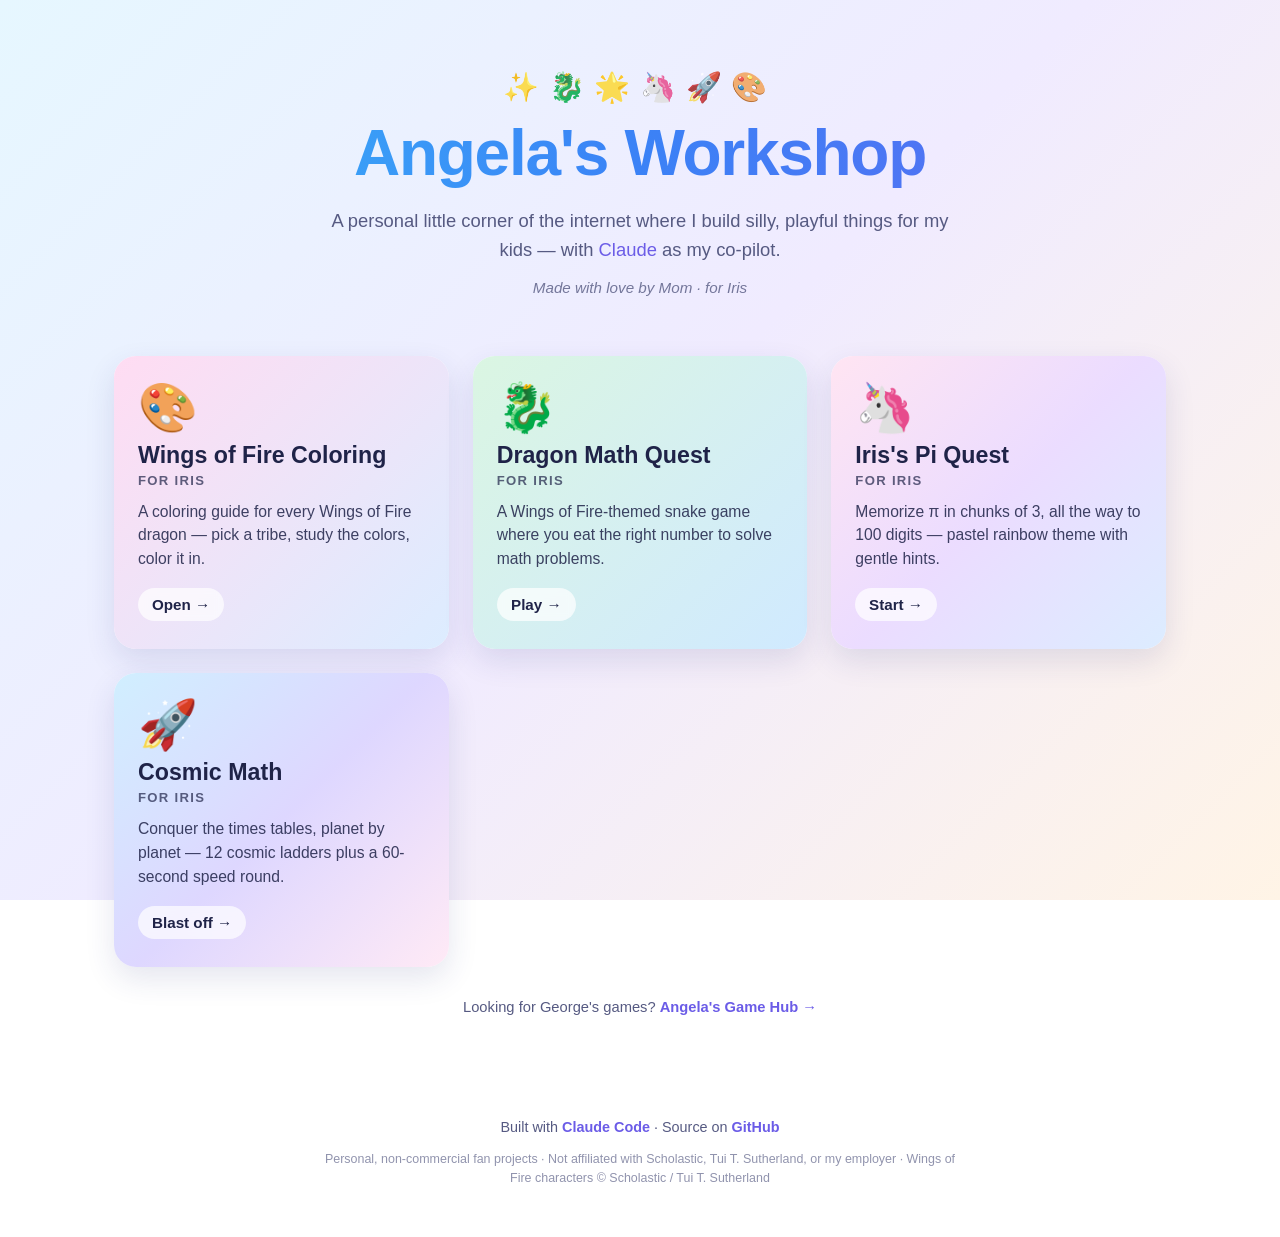
==== index.html @ 09a89de8 "Split into two sites: / for Iris (Workshop), /gaminghub/ for George George requested his own URL and" ====
<!DOCTYPE html>
<html lang="en">
<head>
  <meta charset="UTF-8" />
  <meta name="viewport" content="width=device-width, initial-scale=1.0" />
  <title>Angela's Workshop — fun things for Iris</title>
  <link rel="stylesheet" href="styles.css?v=20260615c" />
</head>
<body>
  <header class="hero">
    <div class="sparkles" aria-hidden="true">
      <span>✨</span><span>🐉</span><span>🌟</span><span>🦄</span><span>🚀</span><span>🎨</span>
    </div>
    <h1>Angela's Workshop</h1>
    <p class="tagline">A personal little corner of the internet where I build silly, playful things for my kids — with <a href="https://claude.com/product/claude-code" target="_blank" rel="noopener">Claude</a> as my co-pilot.</p>
    <p class="byline">Made with love by Mom · for Iris</p>
  </header>

  <main>
    <section class="cards">

      <a class="card card--coloring" href="https://angelakim0126.github.io/wings-of-fire-coloring/">
        <div class="card__emoji">🎨</div>
        <h2>Wings of Fire Coloring</h2>
        <p class="card__for">For Iris</p>
        <p class="card__desc">A coloring guide for every Wings of Fire dragon — pick a tribe, study the colors, color it in.</p>
        <span class="card__cta">Open →</span>
      </a>

      <a class="card card--snake" href="https://angelakim0126.github.io/dragon-math-quest/">
        <div class="card__emoji">🐉</div>
        <h2>Dragon Math Quest</h2>
        <p class="card__for">For Iris</p>
        <p class="card__desc">A Wings of Fire-themed snake game where you eat the right number to solve math problems.</p>
        <span class="card__cta">Play →</span>
      </a>

      <a class="card card--pi-iris" href="https://angelakim0126.github.io/pi-iris/">
        <div class="card__emoji">🦄</div>
        <h2>Iris's Pi Quest</h2>
        <p class="card__for">For Iris</p>
        <p class="card__desc">Memorize π in chunks of 3, all the way to 100 digits — pastel rainbow theme with gentle hints.</p>
        <span class="card__cta">Start →</span>
      </a>

      <a class="card card--cosmic" href="https://angelakim0126.github.io/iris-math/">
        <div class="card__emoji">🚀</div>
        <h2>Cosmic Math</h2>
        <p class="card__for">For Iris</p>
        <p class="card__desc">Conquer the times tables, planet by planet — 12 cosmic ladders plus a 60-second speed round.</p>
        <span class="card__cta">Blast off →</span>
      </a>

    </section>

    <p class="sibling-link">Looking for George's games? <a href="https://angelakim0126.github.io/gaminghub/">Angela's Game Hub →</a></p>
  </main>

  <footer>
    <p>Built with <a href="https://claude.com/claude-code" target="_blank" rel="noopener">Claude Code</a> · Source on <a href="https://github.com/angelakim0126" target="_blank" rel="noopener">GitHub</a></p>
    <p class="disclaimer">Personal, non-commercial fan projects · Not affiliated with Scholastic, Tui T. Sutherland, or my employer · Wings of Fire characters © Scholastic / Tui T. Sutherland</p>
  </footer>
</body>
</html>
---- styles.css ----
:root {
  --bg-1: #e6f7ff;
  --bg-2: #f0ebff;
  --bg-3: #fff4e6;
  --ink: #1f2348;
  --ink-soft: #565a82;
  --accent: #6b5ce7;
  --shadow: 0 12px 30px rgba(40, 50, 120, 0.12);
  --shadow-hover: 0 18px 40px rgba(40, 50, 120, 0.22);
  --radius: 22px;
}

* { box-sizing: border-box; }

html, body {
  margin: 0;
  padding: 0;
  font-family: 'Quicksand', 'Nunito', -apple-system, BlinkMacSystemFont, 'Segoe UI', sans-serif;
  color: var(--ink);
  background: linear-gradient(135deg, var(--bg-1) 0%, var(--bg-2) 50%, var(--bg-3) 100%);
  background-attachment: fixed;
  min-height: 100vh;
  -webkit-font-smoothing: antialiased;
}

a { color: var(--accent); text-decoration: none; }
a:hover { text-decoration: underline; }

/* ---------- Hero ---------- */
.hero {
  text-align: center;
  padding: 70px 24px 40px;
  position: relative;
}

.sparkles {
  font-size: 1.8rem;
  letter-spacing: 0.6rem;
  margin-bottom: 12px;
  opacity: 0.85;
}
.sparkles span {
  display: inline-block;
  animation: float 3s ease-in-out infinite;
}
.sparkles span:nth-child(2) { animation-delay: 0.3s; }
.sparkles span:nth-child(3) { animation-delay: 0.6s; }
.sparkles span:nth-child(4) { animation-delay: 0.9s; }
.sparkles span:nth-child(5) { animation-delay: 1.2s; }
.sparkles span:nth-child(6) { animation-delay: 1.5s; }

@keyframes float {
  0%, 100% { transform: translateY(0); }
  50% { transform: translateY(-8px); }
}

h1 {
  font-size: clamp(2.4rem, 6vw, 4rem);
  margin: 0 0 16px;
  background: linear-gradient(90deg, #38bdf8, #3b82f6, #6366f1);
  -webkit-background-clip: text;
  -webkit-text-fill-color: transparent;
  background-clip: text;
  font-weight: 800;
  letter-spacing: -0.02em;
}

.tagline {
  font-size: 1.15rem;
  color: var(--ink-soft);
  max-width: 640px;
  margin: 0 auto 14px;
  line-height: 1.6;
}

.byline {
  font-size: 0.95rem;
  color: var(--ink-soft);
  font-style: italic;
  opacity: 0.8;
  margin: 0;
}

/* ---------- Cards ---------- */
main {
  max-width: 1100px;
  margin: 0 auto;
  padding: 20px 24px 60px;
}

.cards {
  display: grid;
  grid-template-columns: repeat(auto-fit, minmax(260px, 1fr));
  gap: 24px;
}

/* Small link to the sibling's site at the bottom of main */
.sibling-link {
  text-align: center;
  margin: 32px auto 0;
  font-size: 0.92rem;
  color: var(--ink-soft);
}
.sibling-link a {
  color: var(--accent);
  font-weight: 700;
}

.card {
  display: flex;
  flex-direction: column;
  padding: 28px 24px;
  border-radius: var(--radius);
  color: var(--ink);
  text-decoration: none !important;
  box-shadow: var(--shadow);
  background: #fff;
  transition: transform 0.2s ease, box-shadow 0.2s ease;
  position: relative;
  overflow: hidden;
  min-height: 240px;
}

.card::before {
  content: '';
  position: absolute;
  inset: 0;
  opacity: 0.85;
  z-index: 0;
}

.card > * { position: relative; z-index: 1; }

.card:hover {
  transform: translateY(-6px) rotate(-0.4deg);
  box-shadow: var(--shadow-hover);
}

.card__emoji {
  font-size: 3rem;
  line-height: 1;
  margin-bottom: 10px;
}

.card h2 {
  font-size: 1.45rem;
  margin: 0 0 4px;
  font-weight: 800;
}

.card__for {
  font-size: 0.82rem;
  font-weight: 700;
  text-transform: uppercase;
  letter-spacing: 0.1em;
  margin: 0 0 12px;
  opacity: 0.7;
}

.card__desc {
  font-size: 0.98rem;
  line-height: 1.5;
  margin: 0 0 18px;
  color: var(--ink);
  opacity: 0.85;
  flex-grow: 1;
}

.card__cta {
  align-self: flex-start;
  font-weight: 700;
  font-size: 0.95rem;
  padding: 8px 14px;
  border-radius: 999px;
  background: rgba(255, 255, 255, 0.7);
  backdrop-filter: blur(4px);
}

/* Card themes */
.card--coloring::before {
  background: linear-gradient(135deg, #ffd6f0 0%, #d6e9ff 100%);
}
.card--snake::before {
  background: linear-gradient(135deg, #d4f4dd 0%, #c8e6ff 100%);
}
.card--pi-iris::before {
  background: linear-gradient(135deg, #ffe0f0 0%, #e8d6ff 50%, #d6e9ff 100%);
}
.card--cosmic::before {
  background: linear-gradient(135deg, #c8ecff 0%, #d8d0ff 50%, #ffe6f4 100%);
}
.card--pi-george::before {
  background: linear-gradient(135deg, #fff3c4 0%, #ffd6a8 100%);
}
.card--storm::before {
  background: linear-gradient(135deg, #1a1d3d 0%, #2d1547 50%, #0a0e2a 100%);
}
.card--storm,
.card--storm .card__desc,
.card--storm .card__for {
  color: #e8ecff;
}
.card--storm h2 {
  background: linear-gradient(90deg, #7df9ff, #ff5dd2);
  -webkit-background-clip: text;
  background-clip: text;
  -webkit-text-fill-color: transparent;
}
.card--storm .card__cta {
  background: rgba(125, 249, 255, 0.18);
  color: #7df9ff;
  border: 1px solid rgba(125, 249, 255, 0.4);
}

/* ---------- Footer ---------- */
footer {
  text-align: center;
  padding: 30px 24px 50px;
  color: var(--ink-soft);
  font-size: 0.9rem;
}
footer a { color: var(--accent); font-weight: 600; }
.disclaimer {
  font-size: 0.78rem;
  opacity: 0.65;
  max-width: 640px;
  margin: 8px auto 0;
  line-height: 1.5;
}

/* ---------- Title row container (used by both pages) ---------- */
.title-row {
  display: inline-flex;
  align-items: center;
  gap: 10px;
}

/* ============================================================
   GEORGE MODE — Nike-inspired: black, white, volt-orange, bold
   Applied to /gaminghub/ via <body class="mode-george">
   ============================================================ */
body.mode-george {
  background: linear-gradient(180deg, #0a0a0c 0%, #141417 60%, #1c1c20 100%);
  color: #fff;
}
body.mode-george a { color: #fa5400; }

body.mode-george .sparkles { display: none; }

body.mode-george h1 {
  background: none;
  -webkit-text-fill-color: #fff;
  color: #fff;
  text-transform: uppercase;
  letter-spacing: -0.015em;
  font-weight: 900;
  font-family: 'Helvetica Neue', 'Arial Black', system-ui, sans-serif;
  font-style: italic;
  position: relative;
}
body.mode-george .title-row::after {
  content: '';
  display: inline-block;
  width: 38px;
  height: 14px;
  margin-left: 4px;
  background: #fa5400;
  /* A simplified swoosh-ish arc */
  clip-path: polygon(0 60%, 100% 0, 100% 30%, 12% 100%, 0 100%);
  align-self: center;
  filter: drop-shadow(0 0 12px rgba(250, 84, 0, 0.5));
}
body.mode-george .byline {
  color: rgba(255, 255, 255, 0.45);
  letter-spacing: 0.05em;
  font-style: normal;
}

body.mode-george .sibling-link { color: rgba(255, 255, 255, 0.55); }
body.mode-george .sibling-link a { color: #fa5400; }

/* Cards: darken on George mode for cohesion */
body.mode-george .card {
  background: #16161a;
  box-shadow: 0 10px 30px rgba(0, 0, 0, 0.5);
  color: #fff;
}
body.mode-george .card::before { opacity: 0.22; }
body.mode-george .card h2 { color: #fff; }
body.mode-george .card__desc { color: rgba(255, 255, 255, 0.78); }
body.mode-george .card__for { color: rgba(255, 255, 255, 0.55); }
body.mode-george .card__cta {
  background: rgba(255, 255, 255, 0.08);
  color: #fff;
  border: 1px solid rgba(255, 255, 255, 0.2);
}
body.mode-george .card:hover {
  transform: translateY(-6px);
  box-shadow: 0 18px 40px rgba(0, 0, 0, 0.6), 0 0 0 1px rgba(250, 84, 0, 0.3);
}
body.mode-george .card--storm { background: #16161a; }
body.mode-george .card--storm h2 { color: #7df9ff; }
body.mode-george .card--storm .card__cta {
  background: rgba(125, 249, 255, 0.12);
  border-color: rgba(125, 249, 255, 0.35);
  color: #7df9ff;
}

body.mode-george footer { color: rgba(255, 255, 255, 0.55); }
body.mode-george footer a { color: #fa5400; }
body.mode-george .disclaimer { opacity: 0.4; color: rgba(255, 255, 255, 0.7); }

/* ---------- Responsive tweaks ---------- */
@media (max-width: 480px) {
  .hero { padding: 50px 18px 30px; }
  .sparkles { font-size: 1.4rem; letter-spacing: 0.4rem; }
  .card { min-height: 200px; padding: 24px 20px; }
  .card__emoji { font-size: 2.4rem; }
  body.mode-george .title-row::after { width: 30px; height: 11px; }
}
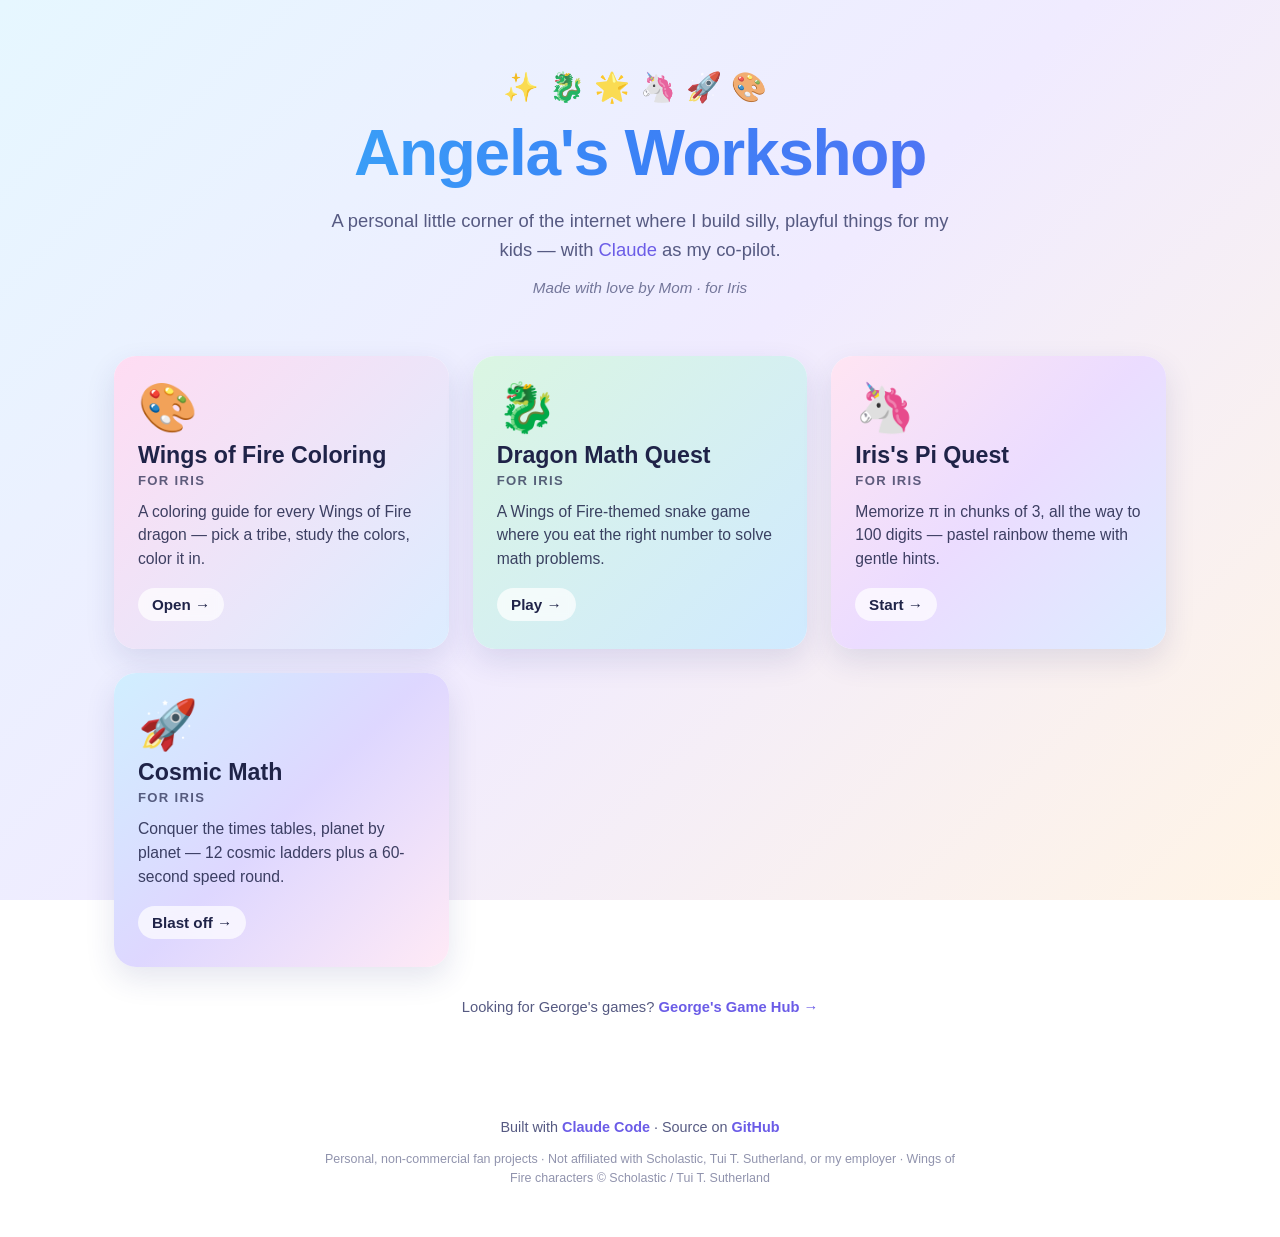
==== commit 0d2756ce: "Update sibling-link text from 'Angela's Game Hub' to 'George's Game Hub'" ====
--- a/index.html
+++ b/index.html
@@ -53,7 +53,7 @@
 
     </section>
 
-    <p class="sibling-link">Looking for George's games? <a href="https://angelakim0126.github.io/gaminghub/">Angela's Game Hub →</a></p>
+    <p class="sibling-link">Looking for George's games? <a href="https://angelakim0126.github.io/gaminghub/">George's Game Hub →</a></p>
   </main>
 
   <footer>
--- a/styles.css
+++ b/styles.css
@@ -195,6 +195,25 @@
 .card--storm::before {
   background: linear-gradient(135deg, #1a1d3d 0%, #2d1547 50%, #0a0e2a 100%);
 }
+.card--word-smart::before {
+  background: linear-gradient(135deg, #0e2a3d 0%, #1b3a5b 50%, #0a1a2a 100%);
+}
+.card--word-smart,
+.card--word-smart .card__desc,
+.card--word-smart .card__for {
+  color: #e8ecff;
+}
+.card--word-smart h2 {
+  background: linear-gradient(90deg, #fa5400, #ffb347);
+  -webkit-background-clip: text;
+  background-clip: text;
+  -webkit-text-fill-color: transparent;
+}
+.card--word-smart .card__cta {
+  background: rgba(250, 84, 0, 0.18);
+  color: #fa5400;
+  border: 1px solid rgba(250, 84, 0, 0.4);
+}
 .card--storm,
 .card--storm .card__desc,
 .card--storm .card__for {
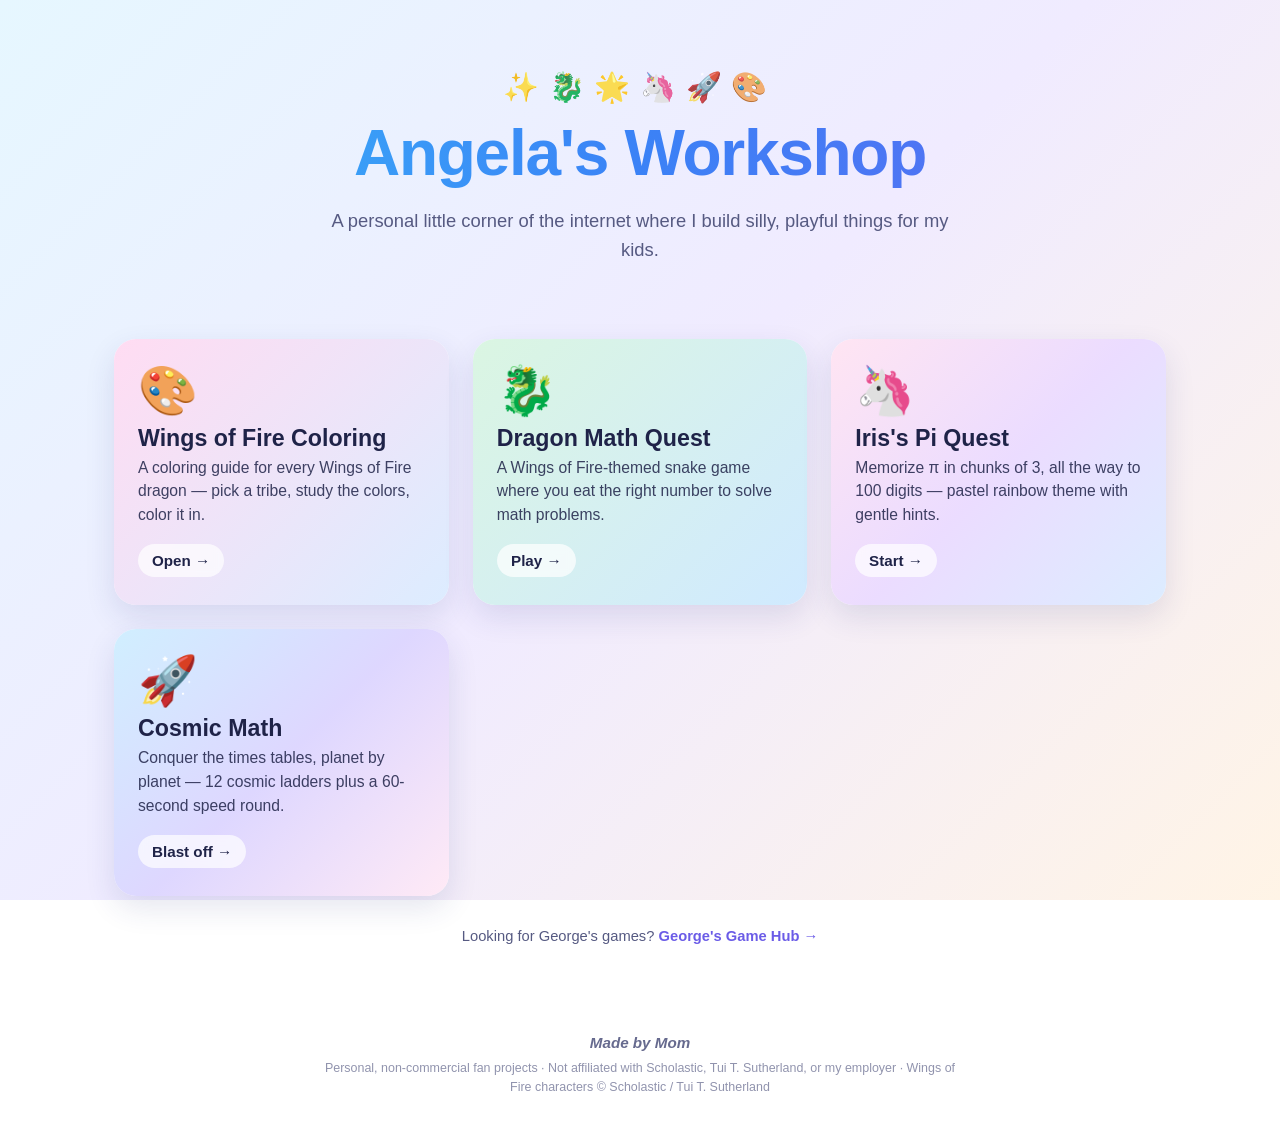
==== commit fb11efd4: "Tidy landing pages: drop card 'For X' labels, drop Claude/GitHub footer, move 'Made by Mom' to botto" ====
--- a/index.html
+++ b/index.html
@@ -4,7 +4,7 @@
   <meta charset="UTF-8" />
   <meta name="viewport" content="width=device-width, initial-scale=1.0" />
   <title>Angela's Workshop — fun things for Iris</title>
-  <link rel="stylesheet" href="styles.css?v=20260615c" />
+  <link rel="stylesheet" href="styles.css?v=20260615d" />
 </head>
 <body>
   <header class="hero">
@@ -12,8 +12,7 @@
       <span>✨</span><span>🐉</span><span>🌟</span><span>🦄</span><span>🚀</span><span>🎨</span>
     </div>
     <h1>Angela's Workshop</h1>
-    <p class="tagline">A personal little corner of the internet where I build silly, playful things for my kids — with <a href="https://claude.com/product/claude-code" target="_blank" rel="noopener">Claude</a> as my co-pilot.</p>
-    <p class="byline">Made with love by Mom · for Iris</p>
+    <p class="tagline">A personal little corner of the internet where I build silly, playful things for my kids.</p>
   </header>
 
   <main>
@@ -22,7 +21,6 @@
       <a class="card card--coloring" href="https://angelakim0126.github.io/wings-of-fire-coloring/">
         <div class="card__emoji">🎨</div>
         <h2>Wings of Fire Coloring</h2>
-        <p class="card__for">For Iris</p>
         <p class="card__desc">A coloring guide for every Wings of Fire dragon — pick a tribe, study the colors, color it in.</p>
         <span class="card__cta">Open →</span>
       </a>
@@ -30,7 +28,6 @@
       <a class="card card--snake" href="https://angelakim0126.github.io/dragon-math-quest/">
         <div class="card__emoji">🐉</div>
         <h2>Dragon Math Quest</h2>
-        <p class="card__for">For Iris</p>
         <p class="card__desc">A Wings of Fire-themed snake game where you eat the right number to solve math problems.</p>
         <span class="card__cta">Play →</span>
       </a>
@@ -38,7 +35,6 @@
       <a class="card card--pi-iris" href="https://angelakim0126.github.io/pi-iris/">
         <div class="card__emoji">🦄</div>
         <h2>Iris's Pi Quest</h2>
-        <p class="card__for">For Iris</p>
         <p class="card__desc">Memorize π in chunks of 3, all the way to 100 digits — pastel rainbow theme with gentle hints.</p>
         <span class="card__cta">Start →</span>
       </a>
@@ -46,7 +42,6 @@
       <a class="card card--cosmic" href="https://angelakim0126.github.io/iris-math/">
         <div class="card__emoji">🚀</div>
         <h2>Cosmic Math</h2>
-        <p class="card__for">For Iris</p>
         <p class="card__desc">Conquer the times tables, planet by planet — 12 cosmic ladders plus a 60-second speed round.</p>
         <span class="card__cta">Blast off →</span>
       </a>
@@ -57,7 +52,7 @@
   </main>
 
   <footer>
-    <p>Built with <a href="https://claude.com/claude-code" target="_blank" rel="noopener">Claude Code</a> · Source on <a href="https://github.com/angelakim0126" target="_blank" rel="noopener">GitHub</a></p>
+    <p class="made-by">Made by Mom</p>
     <p class="disclaimer">Personal, non-commercial fan projects · Not affiliated with Scholastic, Tui T. Sutherland, or my employer · Wings of Fire characters © Scholastic / Tui T. Sutherland</p>
   </footer>
 </body>
--- a/styles.css
+++ b/styles.css
@@ -239,6 +239,14 @@
   font-size: 0.9rem;
 }
 footer a { color: var(--accent); font-weight: 600; }
+.made-by {
+  font-size: 0.95rem;
+  font-weight: 700;
+  font-style: italic;
+  margin: 0 0 6px;
+  color: var(--ink-soft);
+  opacity: 0.9;
+}
 .disclaimer {
   font-size: 0.78rem;
   opacity: 0.65;
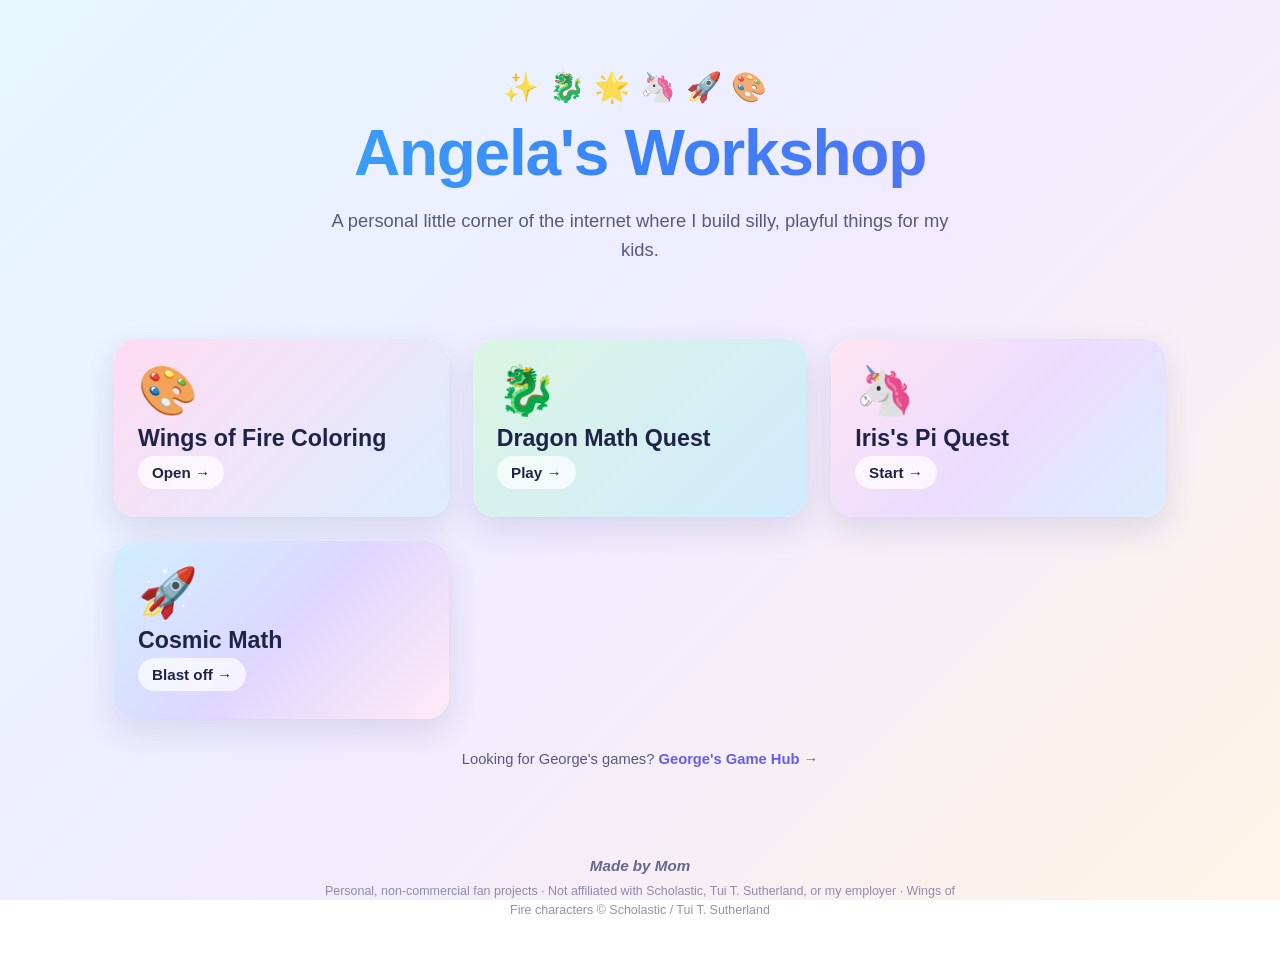
==== commit 35449ad5: "Drop card descriptions; tighten card min-height to suit emoji+title+CTA only" ====
--- a/index.html
+++ b/index.html
@@ -21,28 +21,24 @@
       <a class="card card--coloring" href="https://angelakim0126.github.io/wings-of-fire-coloring/">
         <div class="card__emoji">🎨</div>
         <h2>Wings of Fire Coloring</h2>
-        <p class="card__desc">A coloring guide for every Wings of Fire dragon — pick a tribe, study the colors, color it in.</p>
         <span class="card__cta">Open →</span>
       </a>
 
       <a class="card card--snake" href="https://angelakim0126.github.io/dragon-math-quest/">
         <div class="card__emoji">🐉</div>
         <h2>Dragon Math Quest</h2>
-        <p class="card__desc">A Wings of Fire-themed snake game where you eat the right number to solve math problems.</p>
         <span class="card__cta">Play →</span>
       </a>
 
       <a class="card card--pi-iris" href="https://angelakim0126.github.io/pi-iris/">
         <div class="card__emoji">🦄</div>
         <h2>Iris's Pi Quest</h2>
-        <p class="card__desc">Memorize π in chunks of 3, all the way to 100 digits — pastel rainbow theme with gentle hints.</p>
         <span class="card__cta">Start →</span>
       </a>
 
       <a class="card card--cosmic" href="https://angelakim0126.github.io/iris-math/">
         <div class="card__emoji">🚀</div>
         <h2>Cosmic Math</h2>
-        <p class="card__desc">Conquer the times tables, planet by planet — 12 cosmic ladders plus a 60-second speed round.</p>
         <span class="card__cta">Blast off →</span>
       </a>
 
--- a/styles.css
+++ b/styles.css
@@ -118,7 +118,7 @@
   transition: transform 0.2s ease, box-shadow 0.2s ease;
   position: relative;
   overflow: hidden;
-  min-height: 240px;
+  min-height: 160px;
 }
 
 .card::before {
@@ -140,6 +140,16 @@
   font-size: 3rem;
   line-height: 1;
   margin-bottom: 10px;
+}
+.card__emoji--ship {
+  width: 56px;
+  height: 56px;
+  margin-bottom: 14px;
+}
+.card__emoji--ship svg {
+  width: 100%;
+  height: 100%;
+  filter: drop-shadow(0 0 10px rgba(125, 249, 255, 0.55));
 }
 
 .card h2 {
@@ -341,7 +351,7 @@
 @media (max-width: 480px) {
   .hero { padding: 50px 18px 30px; }
   .sparkles { font-size: 1.4rem; letter-spacing: 0.4rem; }
-  .card { min-height: 200px; padding: 24px 20px; }
+  .card { min-height: 140px; padding: 22px 20px; }
   .card__emoji { font-size: 2.4rem; }
   body.mode-george .title-row::after { width: 30px; height: 11px; }
 }
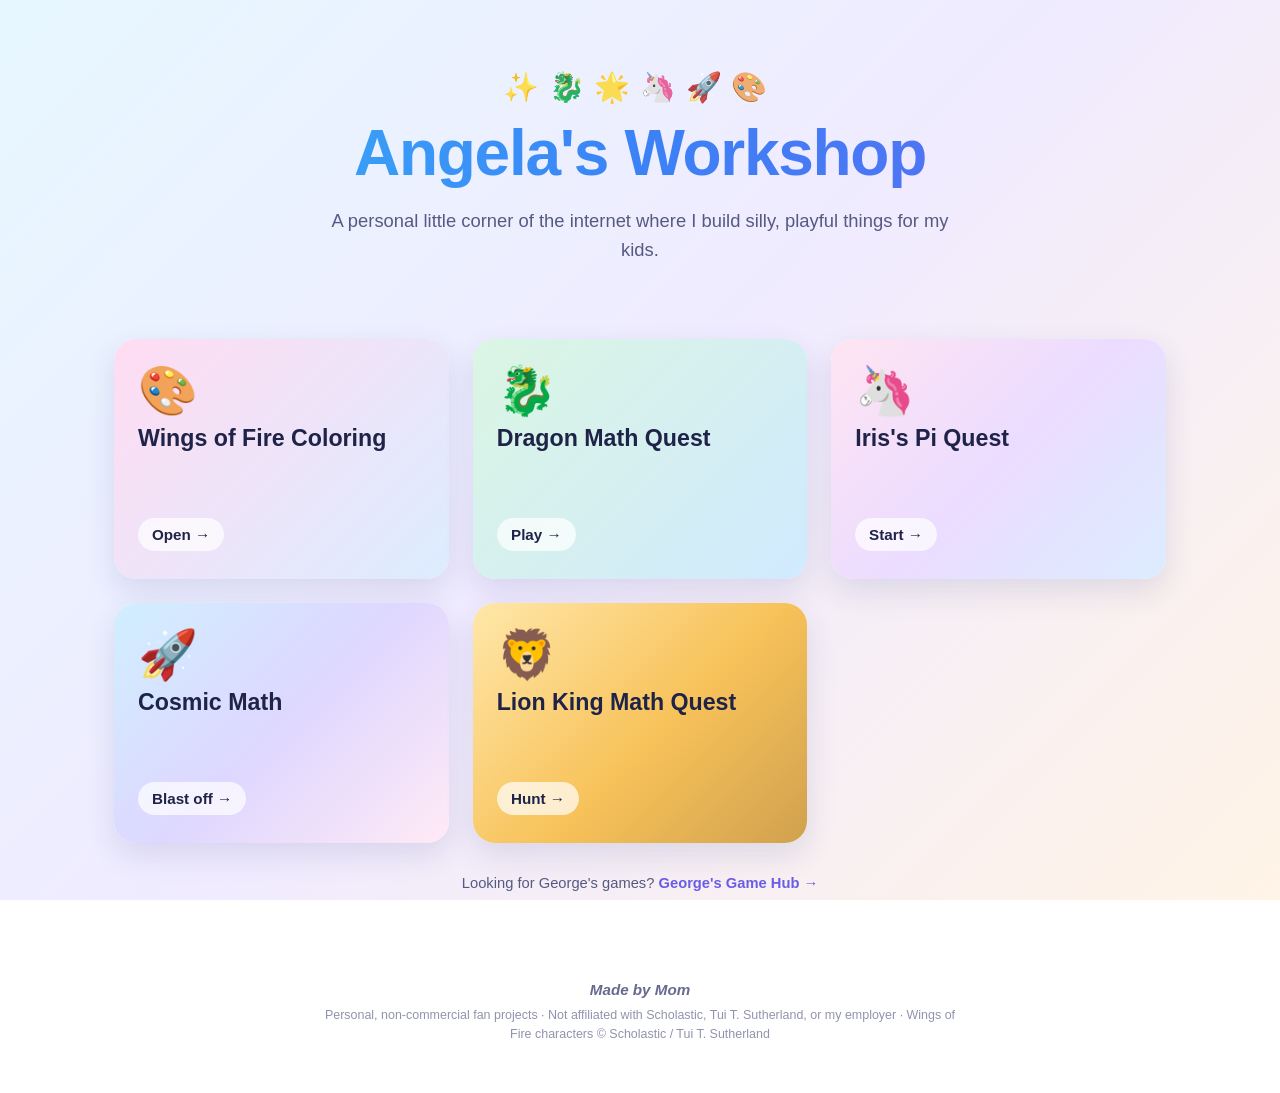
==== commit 3932536f: "Add Lion King Math Quest game + hub card New self-contained game at lion-king-math/ based on Iris's " ====
--- a/index.html
+++ b/index.html
@@ -4,7 +4,7 @@
   <meta charset="UTF-8" />
   <meta name="viewport" content="width=device-width, initial-scale=1.0" />
   <title>Angela's Workshop — fun things for Iris</title>
-  <link rel="stylesheet" href="styles.css?v=20260615d" />
+  <link rel="stylesheet" href="styles.css?v=20260616a" />
 </head>
 <body>
   <header class="hero">
@@ -42,6 +42,12 @@
         <span class="card__cta">Blast off →</span>
       </a>
 
+      <a class="card card--lionking" href="lion-king-math/">
+        <div class="card__emoji">🦁</div>
+        <h2>Lion King Math Quest</h2>
+        <span class="card__cta">Hunt →</span>
+      </a>
+
     </section>
 
     <p class="sibling-link">Looking for George's games? <a href="https://angelakim0126.github.io/gaminghub/">George's Game Hub →</a></p>
--- a/styles.css
+++ b/styles.css
@@ -118,7 +118,7 @@
   transition: transform 0.2s ease, box-shadow 0.2s ease;
   position: relative;
   overflow: hidden;
-  min-height: 160px;
+  min-height: 240px;
 }
 
 .card::before {
@@ -178,6 +178,7 @@
 
 .card__cta {
   align-self: flex-start;
+  margin-top: auto;
   font-weight: 700;
   font-size: 0.95rem;
   padding: 8px 14px;
@@ -198,6 +199,9 @@
 }
 .card--cosmic::before {
   background: linear-gradient(135deg, #c8ecff 0%, #d8d0ff 50%, #ffe6f4 100%);
+}
+.card--lionking::before {
+  background: linear-gradient(135deg, #ffe39a 0%, #f6b73c 55%, #c8902f 100%);
 }
 .card--pi-george::before {
   background: linear-gradient(135deg, #fff3c4 0%, #ffd6a8 100%);
@@ -351,7 +355,7 @@
 @media (max-width: 480px) {
   .hero { padding: 50px 18px 30px; }
   .sparkles { font-size: 1.4rem; letter-spacing: 0.4rem; }
-  .card { min-height: 140px; padding: 22px 20px; }
+  .card { min-height: 200px; padding: 24px 20px; }
   .card__emoji { font-size: 2.4rem; }
   body.mode-george .title-row::after { width: 30px; height: 11px; }
 }
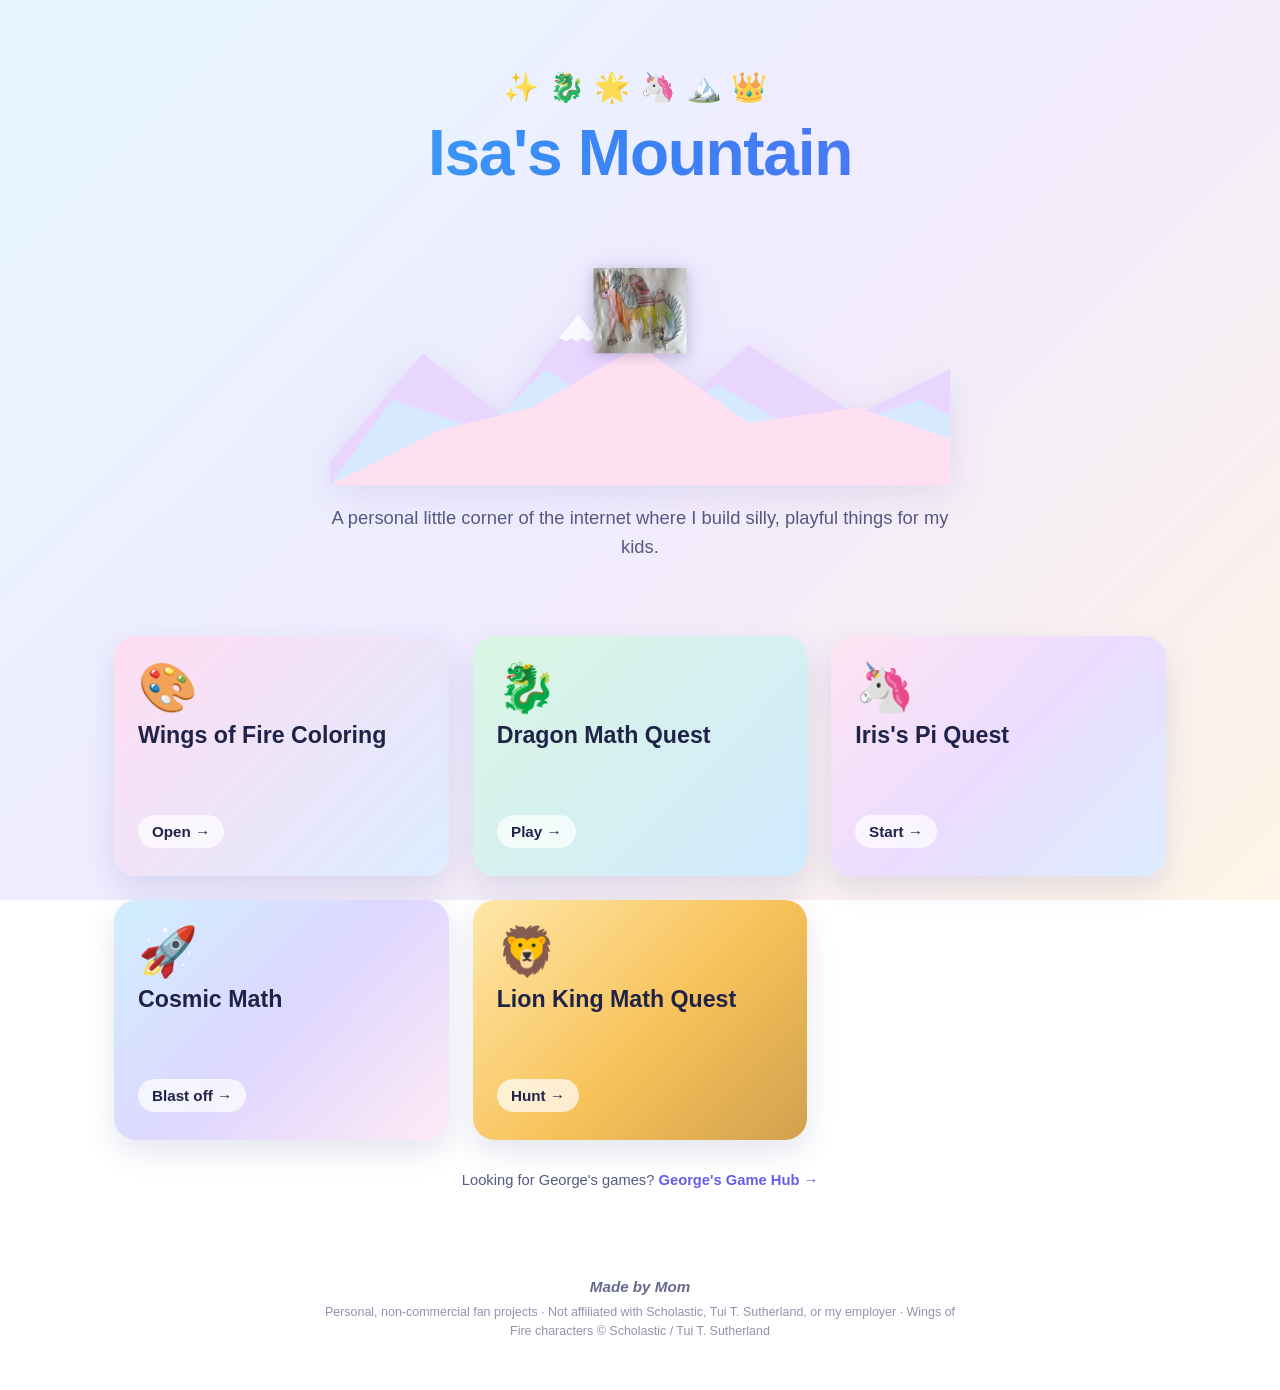
==== commit e0e6ae80: "Rename Iris's site 'Angela's Workshop' -> 'Isa's Mountain'; add SVG mountain hero with Isa's hand-dr" ====
--- a/index.html
+++ b/index.html
@@ -3,15 +3,29 @@
 <head>
   <meta charset="UTF-8" />
   <meta name="viewport" content="width=device-width, initial-scale=1.0" />
-  <title>Angela's Workshop — fun things for Iris</title>
-  <link rel="stylesheet" href="styles.css?v=20260616a" />
+  <title>Isa's Mountain — fun things for Iris</title>
+  <link rel="stylesheet" href="styles.css?v=20260616b" />
 </head>
 <body>
   <header class="hero">
     <div class="sparkles" aria-hidden="true">
-      <span>✨</span><span>🐉</span><span>🌟</span><span>🦄</span><span>🚀</span><span>🎨</span>
+      <span>✨</span><span>🐉</span><span>🌟</span><span>🦄</span><span>🏔️</span><span>👑</span>
     </div>
-    <h1>Angela's Workshop</h1>
+    <h1>Isa's Mountain</h1>
+    <div class="hero-visual">
+      <svg class="mountain" viewBox="0 0 800 360" xmlns="http://www.w3.org/2000/svg" preserveAspectRatio="xMidYMax meet" role="img" aria-label="Isa, Iris's dragon, perched on a mountain peak">
+        <!-- back range -->
+        <path d="M 0 330 L 120 190 L 220 270 L 320 140 L 440 270 L 540 180 L 680 270 L 800 210 L 800 360 L 0 360 Z" fill="#e8d6ff" />
+        <!-- snow on back peak -->
+        <path d="M 296 170 L 320 140 L 344 170 L 332 175 L 326 170 L 318 175 L 312 170 L 305 175 Z" fill="#ffffff" opacity="0.85" />
+        <!-- mid range -->
+        <path d="M 0 360 L 80 250 L 200 290 L 280 210 L 400 300 L 500 230 L 620 300 L 760 250 L 800 270 L 800 360 Z" fill="#d6e9ff" />
+        <!-- front range (the tallest peak Isa stands on) -->
+        <path d="M 0 360 L 140 290 L 260 260 L 400 180 L 540 280 L 680 260 L 800 300 L 800 360 Z" fill="#ffe0f0" />
+        <!-- Isa, queen of the mountain — bottom-centered on the front peak (400, 180) -->
+        <image href="images/isa.png" x="340" y="80" width="120" height="110" preserveAspectRatio="xMidYMax meet" />
+      </svg>
+    </div>
     <p class="tagline">A personal little corner of the internet where I build silly, playful things for my kids.</p>
   </header>
 
--- a/styles.css
+++ b/styles.css
@@ -71,6 +71,22 @@
   max-width: 640px;
   margin: 0 auto 14px;
   line-height: 1.6;
+}
+
+/* ---------- Hero visual: mountain + Isa ---------- */
+.hero-visual {
+  width: 100%;
+  max-width: 620px;
+  margin: 8px auto 18px;
+}
+.hero-visual .mountain {
+  width: 100%;
+  height: auto;
+  display: block;
+  filter: drop-shadow(0 8px 18px rgba(60, 40, 120, 0.10));
+}
+.hero-visual .mountain image {
+  filter: drop-shadow(0 3px 8px rgba(60, 40, 120, 0.25));
 }
 
 .byline {
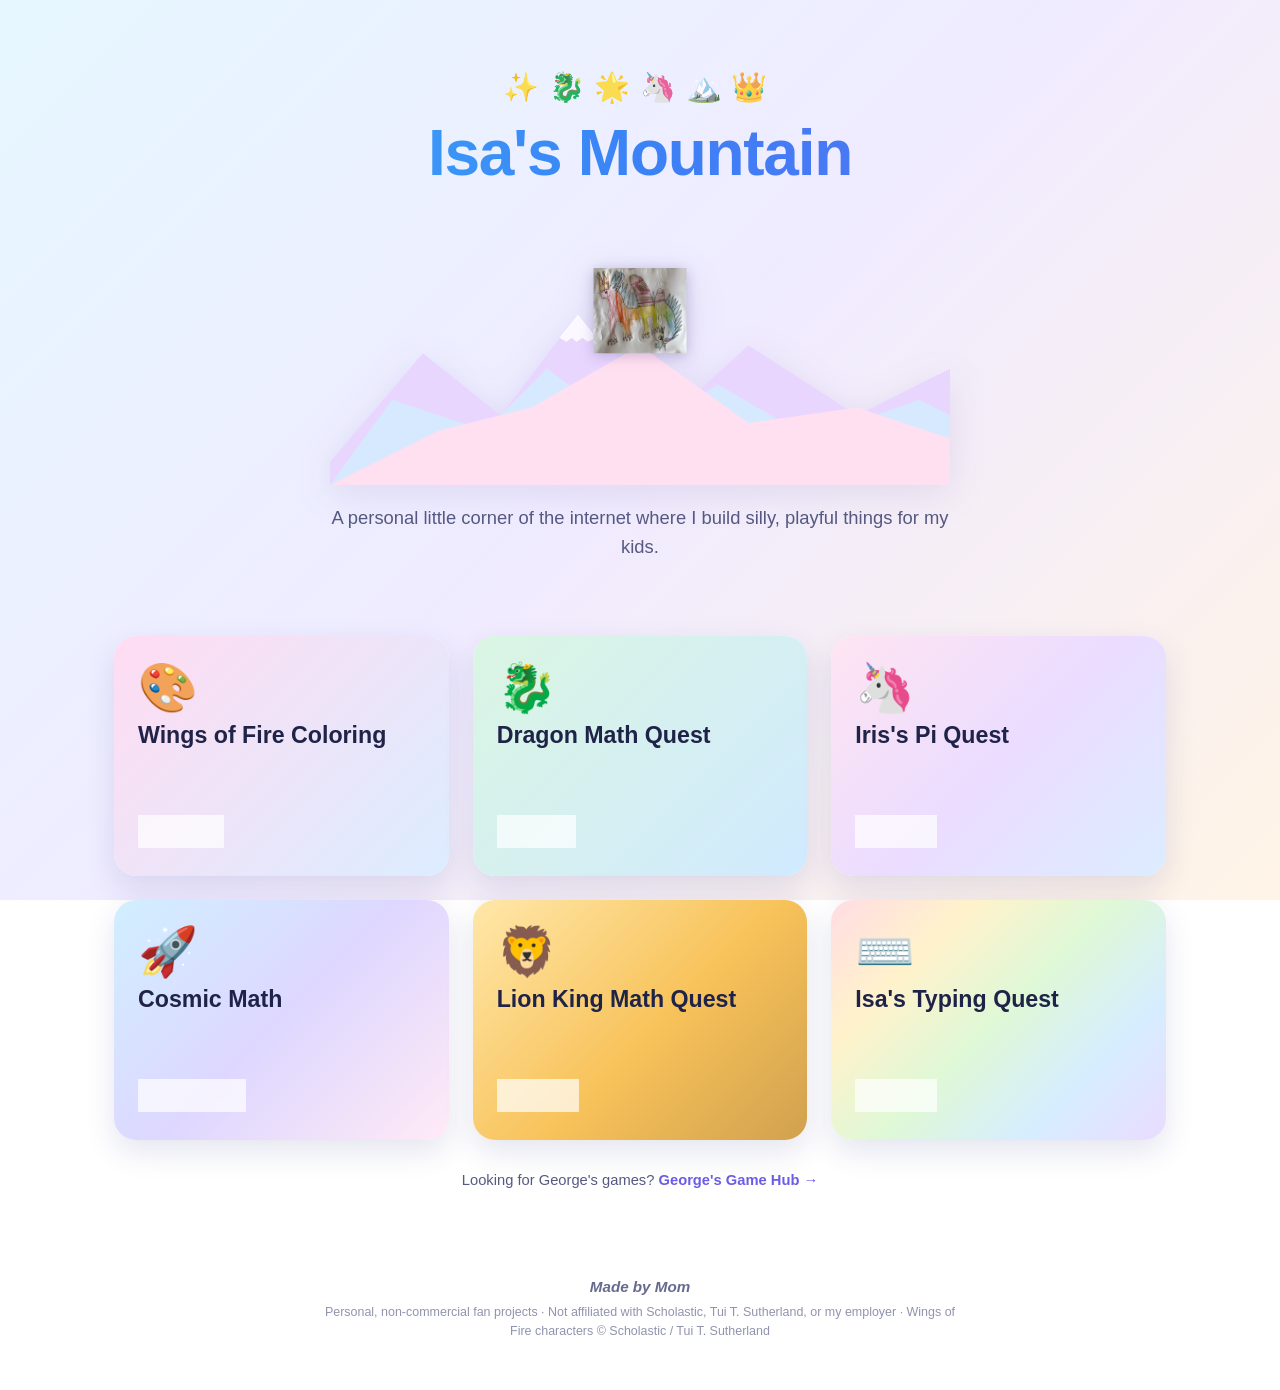
==== commit f0b95735: "Add Isa's Typing Quest (touch-typing game for Iris) + hub card Co-Authored-By: Claude Fable 5.1 <nor" ====
--- a/index.html
+++ b/index.html
@@ -4,7 +4,7 @@
   <meta charset="UTF-8" />
   <meta name="viewport" content="width=device-width, initial-scale=1.0" />
   <title>Isa's Mountain — fun things for Iris</title>
-  <link rel="stylesheet" href="styles.css?v=20260616b" />
+  <link rel="stylesheet" href="styles.css?v=20260906" />
 </head>
 <body>
   <header class="hero">
@@ -62,6 +62,12 @@
         <span class="card__cta">Hunt →</span>
       </a>
 
+      <a class="card card--typing" href="typing-quest/">
+        <div class="card__emoji">⌨️</div>
+        <h2>Isa's Typing Quest</h2>
+        <span class="card__cta">Type →</span>
+      </a>
+
     </section>
 
     <p class="sibling-link">Looking for George's games? <a href="https://angelakim0126.github.io/gaminghub/">George's Game Hub →</a></p>
--- a/styles.css
+++ b/styles.css
@@ -219,6 +219,10 @@
 .card--lionking::before {
   background: linear-gradient(135deg, #ffe39a 0%, #f6b73c 55%, #c8902f 100%);
 }
+.card--typing::before {
+  /* Isa's rainbow, softened */
+  background: linear-gradient(135deg, #ffd6de 0%, #fff0c2 25%, #d9f7d0 50%, #cfeaff 75%, #e6d6ff 100%);
+}
 .card--pi-george::before {
   background: linear-gradient(135deg, #fff3c4 0%, #ffd6a8 100%);
 }
@@ -243,6 +247,25 @@
   background: rgba(250, 84, 0, 0.18);
   color: #fa5400;
   border: 1px solid rgba(250, 84, 0, 0.4);
+}
+.card--dojo::before {
+  background: linear-gradient(135deg, #1b1d27 0%, #2f2413 55%, #12131a 100%);
+}
+.card--dojo,
+.card--dojo .card__desc,
+.card--dojo .card__for {
+  color: #f2f3f8;
+}
+.card--dojo h2 {
+  background: linear-gradient(90deg, #f5a623, #7dd3fc);
+  -webkit-background-clip: text;
+  background-clip: text;
+  -webkit-text-fill-color: transparent;
+}
+.card--dojo .card__cta {
+  background: rgba(245, 166, 35, 0.18);
+  color: #f5a623;
+  border: 1px solid rgba(245, 166, 35, 0.4);
 }
 .card--storm,
 .card--storm .card__desc,
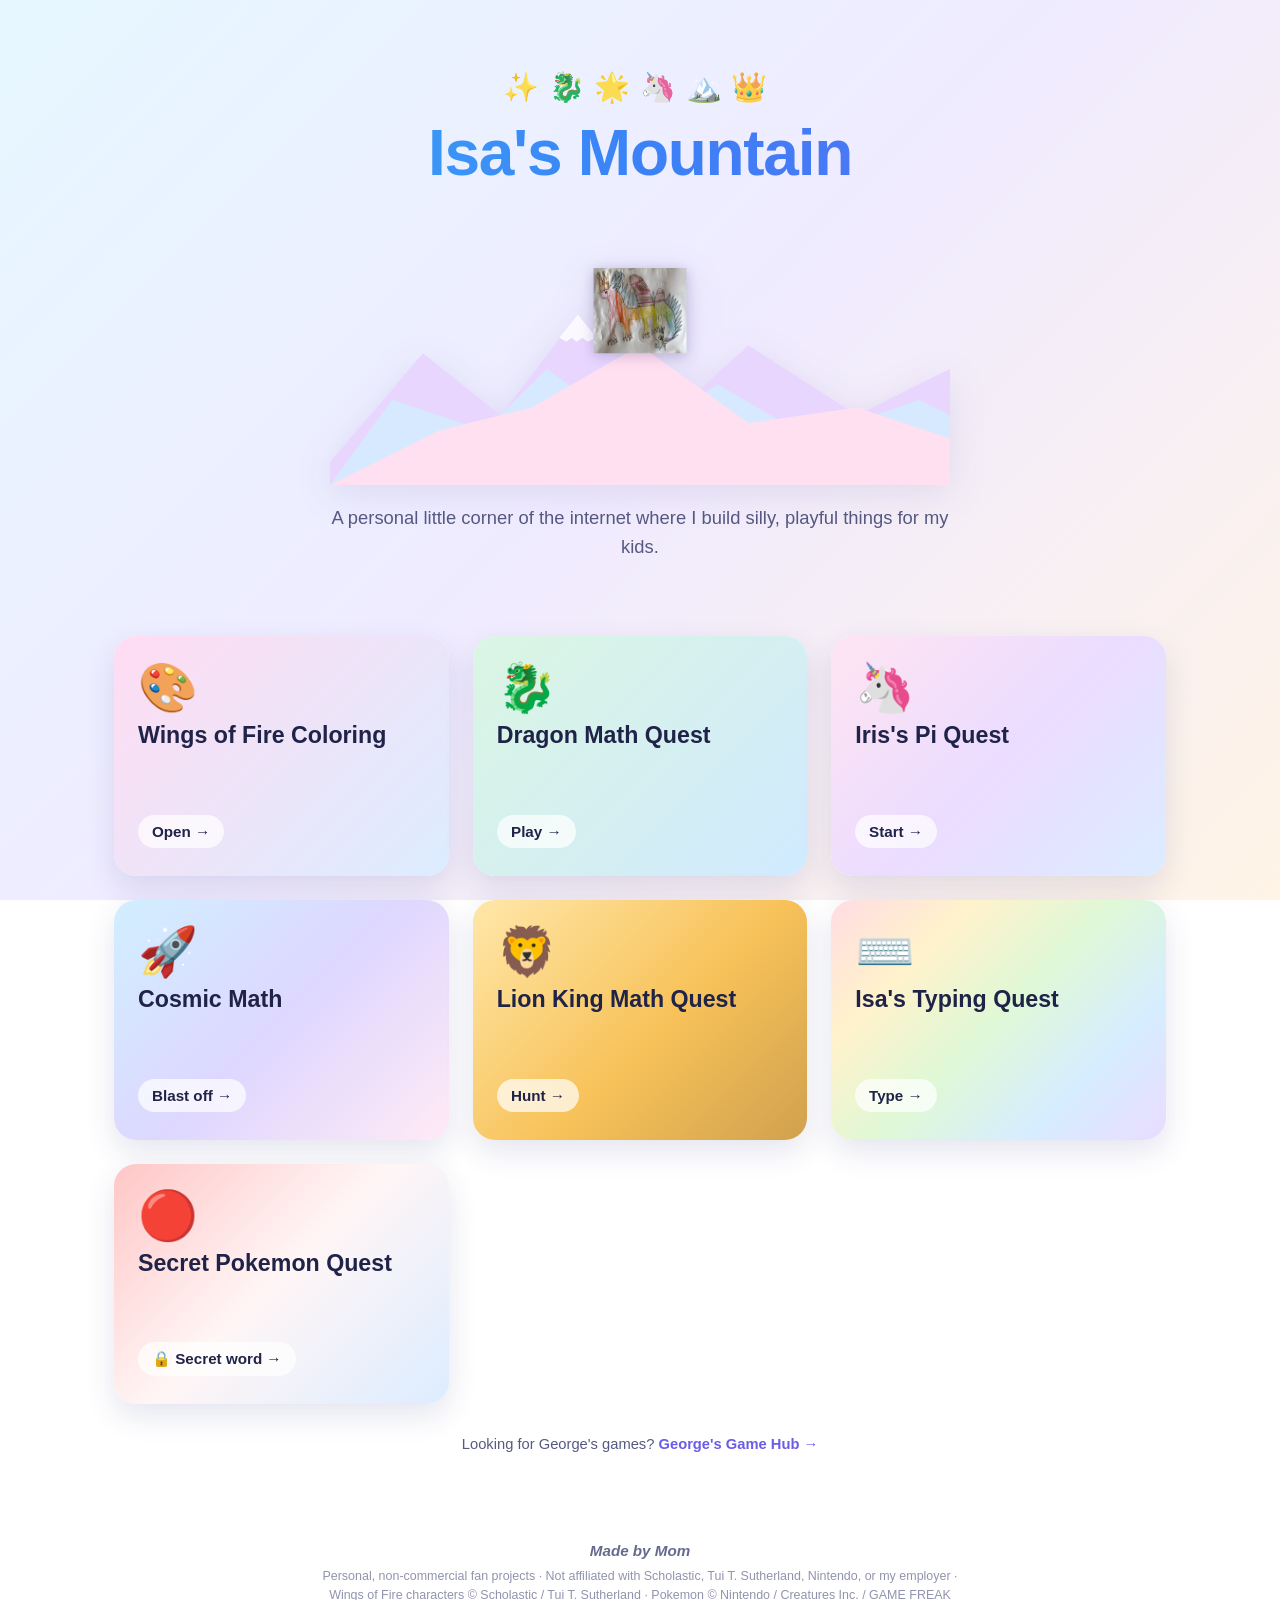
==== commit 483585ca: "Add Secret Pokemon Quest card to Iris's workshop page Iris asked for it on the landing page. The sec" ====
--- a/index.html
+++ b/index.html
@@ -4,7 +4,7 @@
   <meta charset="UTF-8" />
   <meta name="viewport" content="width=device-width, initial-scale=1.0" />
   <title>Isa's Mountain — fun things for Iris</title>
-  <link rel="stylesheet" href="styles.css?v=20260906" />
+  <link rel="stylesheet" href="styles.css?v=20260912" />
 </head>
 <body>
   <header class="hero">
@@ -68,6 +68,12 @@
         <span class="card__cta">Type →</span>
       </a>
 
+      <a class="card card--pokemon" href="pokemon-quest/">
+        <div class="card__emoji">🔴</div>
+        <h2>Secret Pokemon Quest</h2>
+        <span class="card__cta">🔒 Secret word →</span>
+      </a>
+
     </section>
 
     <p class="sibling-link">Looking for George's games? <a href="https://angelakim0126.github.io/gaminghub/">George's Game Hub →</a></p>
@@ -75,7 +81,7 @@
 
   <footer>
     <p class="made-by">Made by Mom</p>
-    <p class="disclaimer">Personal, non-commercial fan projects · Not affiliated with Scholastic, Tui T. Sutherland, or my employer · Wings of Fire characters © Scholastic / Tui T. Sutherland</p>
+    <p class="disclaimer">Personal, non-commercial fan projects · Not affiliated with Scholastic, Tui T. Sutherland, Nintendo, or my employer · Wings of Fire characters © Scholastic / Tui T. Sutherland · Pokemon © Nintendo / Creatures Inc. / GAME FREAK</p>
   </footer>
 </body>
 </html>
--- a/styles.css
+++ b/styles.css
@@ -223,6 +223,10 @@
   /* Isa's rainbow, softened */
   background: linear-gradient(135deg, #ffd6de 0%, #fff0c2 25%, #d9f7d0 50%, #cfeaff 75%, #e6d6ff 100%);
 }
+.card--pokemon::before {
+  /* Poke Ball, softened: red top, white band, a hint of sky */
+  background: linear-gradient(135deg, #ffbcbc 0%, #fff4f4 48%, #d6e9ff 100%);
+}
 .card--pi-george::before {
   background: linear-gradient(135deg, #fff3c4 0%, #ffd6a8 100%);
 }
